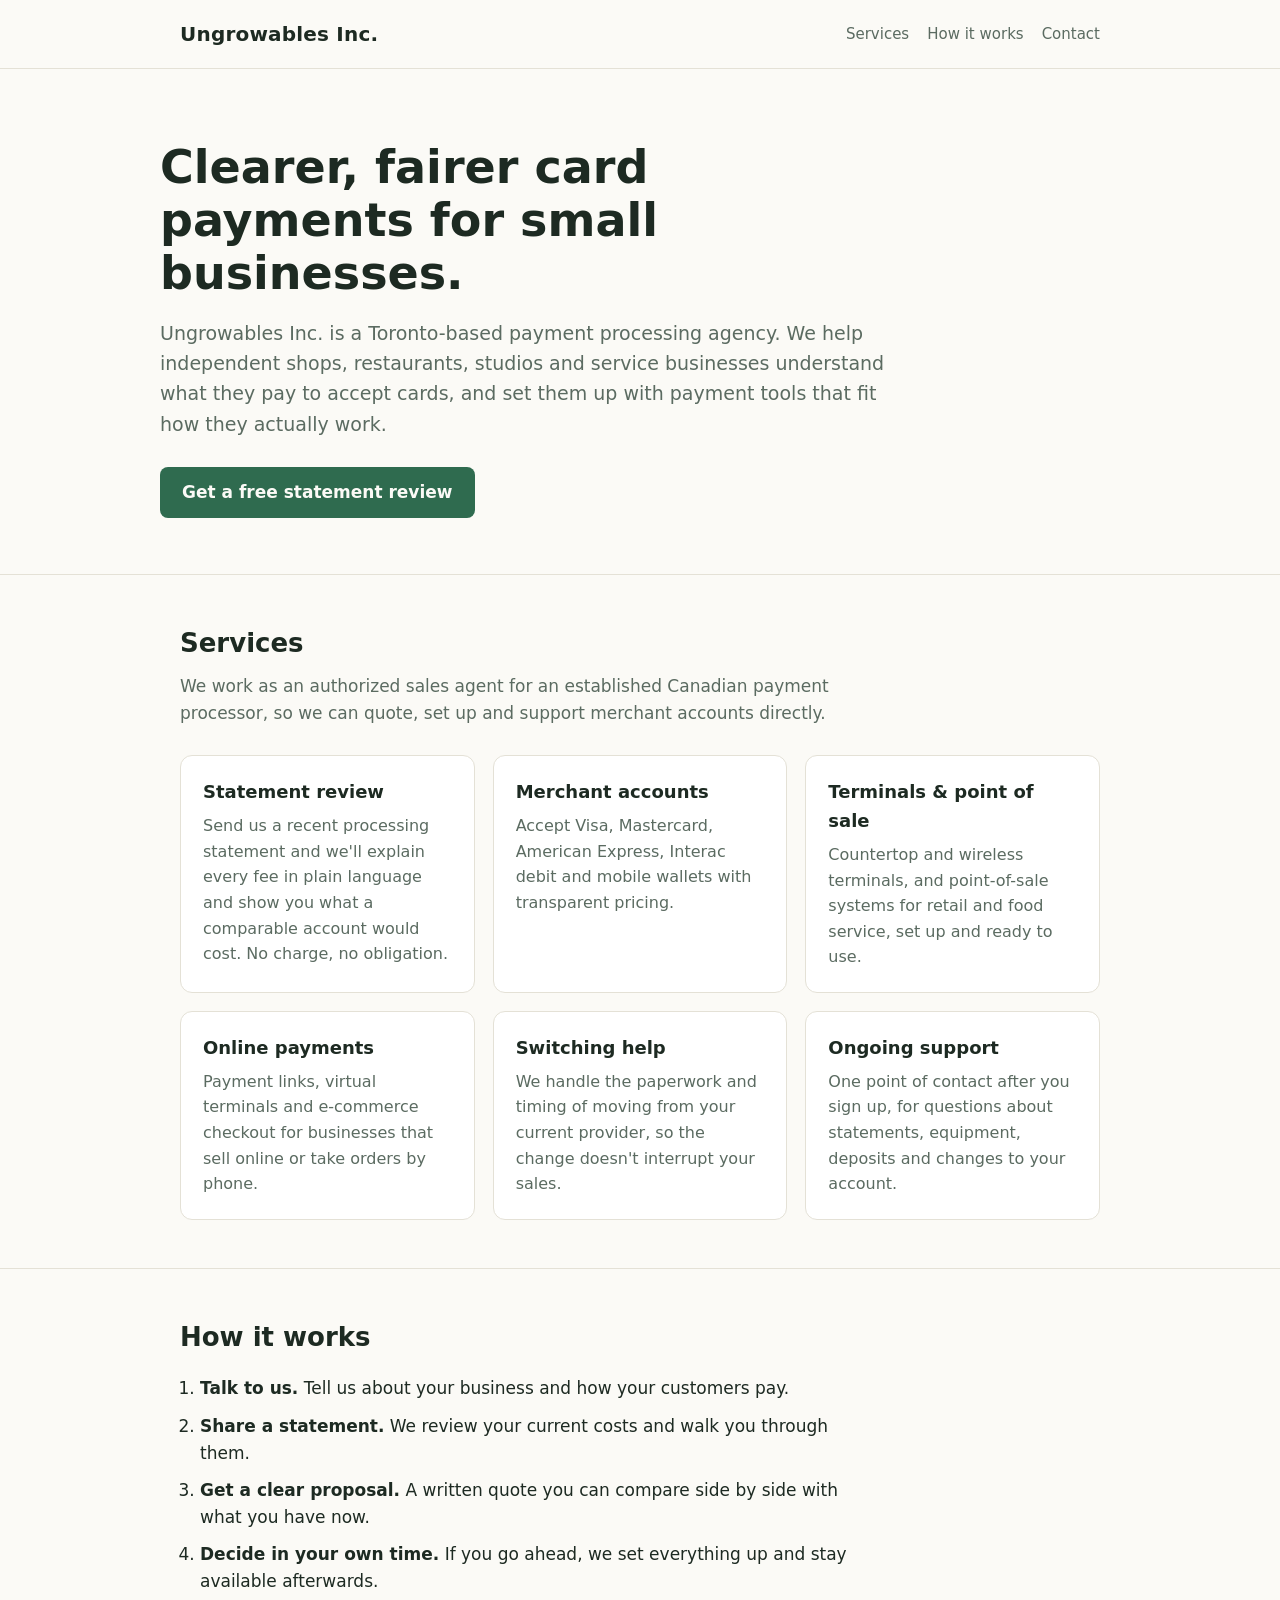
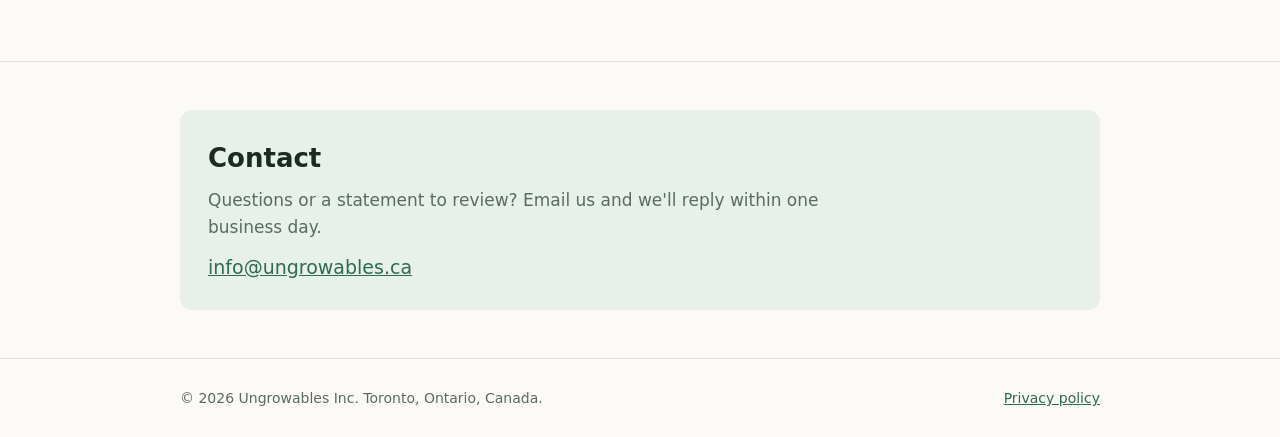
==== index.html @ 888aecf4 "Add Ungrowables Inc. website: home page, privacy policy, custom domain Co-Authored-By: Claude Opus 5" ====
<!doctype html>
<html lang="en">
<head>
<meta charset="utf-8">
<meta name="viewport" content="width=device-width, initial-scale=1">
<title>Ungrowables Inc. | Payment processing for small businesses</title>
<meta name="description" content="Ungrowables Inc. helps Toronto small businesses review their card processing costs and set up payment terminals, online payments and point-of-sale systems.">
<link rel="stylesheet" href="style.css">
</head>
<body>
<header><div class="wrap">
  <a class="brand" href="/">Ungrowables Inc.</a>
  <nav><a href="#services">Services</a><a href="#how">How it works</a><a href="#contact">Contact</a></nav>
</div></header>

<main>
<div class="wrap hero">
  <h1>Clearer, fairer card payments for small businesses.</h1>
  <p>Ungrowables Inc. is a Toronto-based payment processing agency. We help independent shops, restaurants, studios and service businesses understand what they pay to accept cards, and set them up with payment tools that fit how they actually work.</p>
  <a class="btn" href="#contact">Get a free statement review</a>
</div>

<section id="services"><div class="wrap">
  <h2>Services</h2>
  <p class="lede">We work as an authorized sales agent for an established Canadian payment processor, so we can quote, set up and support merchant accounts directly.</p>
  <div class="grid">
    <div class="card"><h3>Statement review</h3><p>Send us a recent processing statement and we'll explain every fee in plain language and show you what a comparable account would cost. No charge, no obligation.</p></div>
    <div class="card"><h3>Merchant accounts</h3><p>Accept Visa, Mastercard, American Express, Interac debit and mobile wallets with transparent pricing.</p></div>
    <div class="card"><h3>Terminals &amp; point of sale</h3><p>Countertop and wireless terminals, and point-of-sale systems for retail and food service, set up and ready to use.</p></div>
    <div class="card"><h3>Online payments</h3><p>Payment links, virtual terminals and e-commerce checkout for businesses that sell online or take orders by phone.</p></div>
    <div class="card"><h3>Switching help</h3><p>We handle the paperwork and timing of moving from your current provider, so the change doesn't interrupt your sales.</p></div>
    <div class="card"><h3>Ongoing support</h3><p>One point of contact after you sign up, for questions about statements, equipment, deposits and changes to your account.</p></div>
  </div>
</div></section>

<section id="how"><div class="wrap">
  <h2>How it works</h2>
  <ol class="steps">
    <li><strong>Talk to us.</strong> Tell us about your business and how your customers pay.</li>
    <li><strong>Share a statement.</strong> We review your current costs and walk you through them.</li>
    <li><strong>Get a clear proposal.</strong> A written quote you can compare side by side with what you have now.</li>
    <li><strong>Decide in your own time.</strong> If you go ahead, we set everything up and stay available afterwards.</li>
  </ol>
</div></section>

<section id="contact"><div class="wrap">
  <div class="contact">
    <h2>Contact</h2>
    <p class="lede" style="margin-bottom:10px">Questions or a statement to review? Email us and we'll reply within one business day.</p>
    <p style="margin:0;font-size:19px"><a href="mailto:info@ungrowables.ca">info@ungrowables.ca</a></p>
  </div>
</div></section>
</main>

<footer><div class="wrap">
  <span>&copy; <span id="y">2026</span> Ungrowables Inc. Toronto, Ontario, Canada.</span>
  <a href="/privacy.html">Privacy policy</a>
</div></footer>
<script>document.getElementById("y").textContent=new Date().getFullYear()</script>
</body>
</html>
---- style.css ----
:root{--ink:#1d2a22;--muted:#5b6b61;--bg:#fbfaf6;--card:#ffffff;--line:#e4e1d6;--accent:#2f6b4f;--accent-soft:#e7f0ea}
@media (prefers-color-scheme:dark){:root{--ink:#e9eee9;--muted:#a7b3ab;--bg:#141a16;--card:#1b231e;--line:#2c3830;--accent:#7cc3a0;--accent-soft:#1f3229}}
*{box-sizing:border-box}
body{margin:0;background:var(--bg);color:var(--ink);font:17px/1.6 system-ui,-apple-system,"Segoe UI",Roboto,Helvetica,Arial,sans-serif}
a{color:var(--accent)}
.wrap{max-width:960px;margin:0 auto;padding:0 20px}
header{border-bottom:1px solid var(--line)}
header .wrap{display:flex;justify-content:space-between;align-items:center;padding-top:18px;padding-bottom:18px;gap:16px;flex-wrap:wrap}
.brand{font-weight:700;font-size:20px;letter-spacing:.2px;color:var(--ink);text-decoration:none}
nav a{margin-left:18px;color:var(--muted);text-decoration:none;font-size:15px}
nav a:first-child{margin-left:0}
nav a:hover{color:var(--accent)}
.hero{padding:72px 0 56px}
.hero h1{font-size:clamp(30px,5vw,46px);line-height:1.15;margin:0 0 18px;max-width:22ch}
.hero p{font-size:19px;color:var(--muted);max-width:60ch;margin:0 0 28px}
.btn{display:inline-block;background:var(--accent);color:var(--bg);padding:12px 22px;border-radius:8px;text-decoration:none;font-weight:600}
section{padding:48px 0;border-top:1px solid var(--line)}
h2{font-size:26px;margin:0 0 8px}
.lede{color:var(--muted);margin:0 0 28px;max-width:62ch}
.grid{display:grid;grid-template-columns:repeat(auto-fit,minmax(240px,1fr));gap:18px}
.card{background:var(--card);border:1px solid var(--line);border-radius:12px;padding:22px}
.card h3{margin:0 0 6px;font-size:18px}
.card p{margin:0;color:var(--muted);font-size:16px}
ol.steps{padding-left:20px;max-width:62ch}
ol.steps li{margin-bottom:10px}
.contact{background:var(--accent-soft);border-radius:12px;padding:28px}
footer{border-top:1px solid var(--line);padding:28px 0;color:var(--muted);font-size:14px}
footer .wrap{display:flex;justify-content:space-between;flex-wrap:wrap;gap:10px}
.doc{padding:48px 0;max-width:70ch}
.doc h1{font-size:34px;margin:0 0 6px}
.doc h2{font-size:21px;margin:30px 0 6px}
.doc .meta{color:var(--muted);margin:0 0 24px}
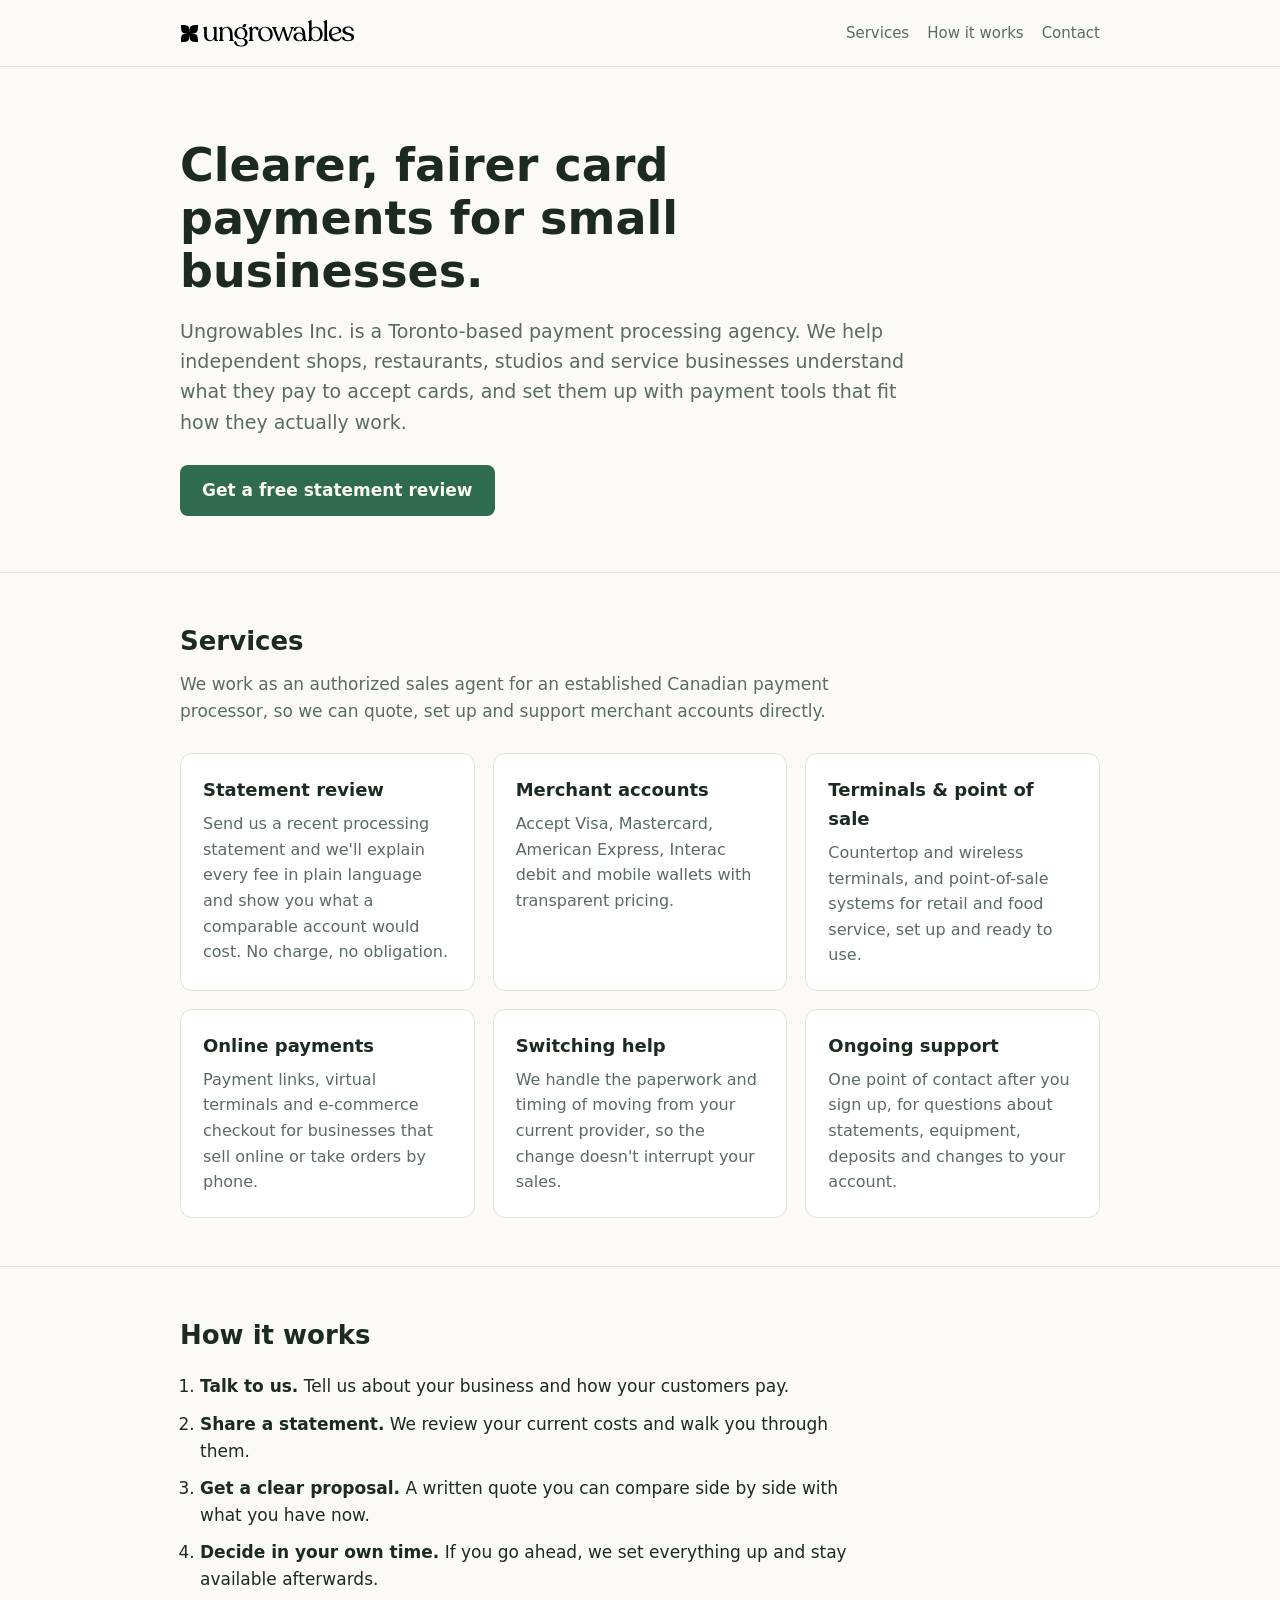
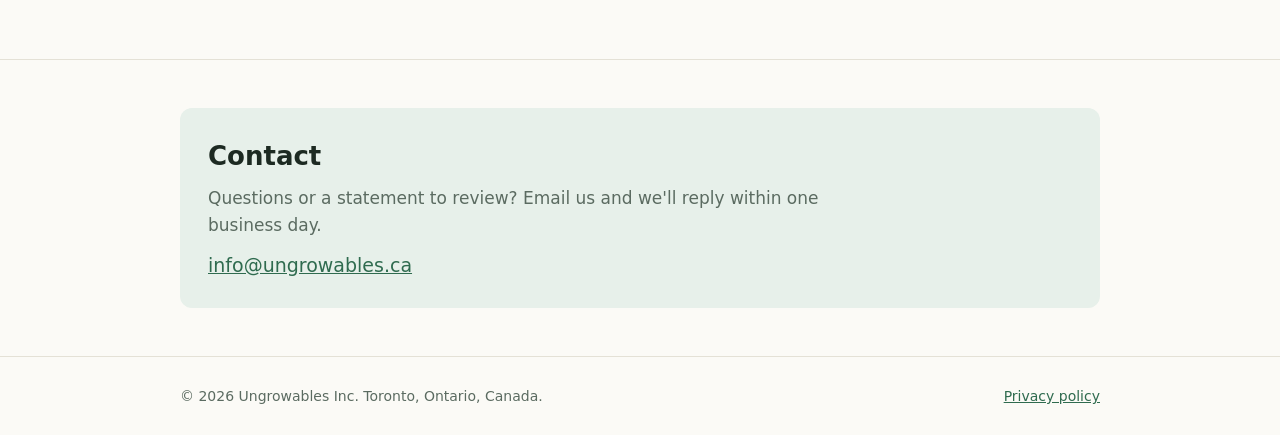
==== commit 78ab38aa: "Add the Ungrowables logo to the header and as the browser-tab icon Co-Authored-By: Claude Opus 5.5 <" ====
--- a/index.html
+++ b/index.html
@@ -5,11 +5,12 @@
 <meta name="viewport" content="width=device-width, initial-scale=1">
 <title>Ungrowables Inc. | Payment processing for small businesses</title>
 <meta name="description" content="Ungrowables Inc. helps Toronto small businesses review their card processing costs and set up payment terminals, online payments and point-of-sale systems.">
+<link rel="icon" href="/favicon.svg" type="image/svg+xml">
 <link rel="stylesheet" href="style.css">
 </head>
 <body>
 <header><div class="wrap">
-  <a class="brand" href="/">Ungrowables Inc.</a>
+  <a class="brand" href="/"><img src="/logo.svg" alt="Ungrowables Inc." width="175" height="30"></a>
   <nav><a href="#services">Services</a><a href="#how">How it works</a><a href="#contact">Contact</a></nav>
 </div></header>
 
--- a/style.css
+++ b/style.css
@@ -10,7 +10,7 @@
 nav a{margin-left:18px;color:var(--muted);text-decoration:none;font-size:15px}
 nav a:first-child{margin-left:0}
 nav a:hover{color:var(--accent)}
-.hero{padding:72px 0 56px}
+.hero{padding-top:72px;padding-bottom:56px}
 .hero h1{font-size:clamp(30px,5vw,46px);line-height:1.15;margin:0 0 18px;max-width:22ch}
 .hero p{font-size:19px;color:var(--muted);max-width:60ch;margin:0 0 28px}
 .btn{display:inline-block;background:var(--accent);color:var(--bg);padding:12px 22px;border-radius:8px;text-decoration:none;font-weight:600}
@@ -30,3 +30,5 @@
 .doc h1{font-size:34px;margin:0 0 6px}
 .doc h2{font-size:21px;margin:30px 0 6px}
 .doc .meta{color:var(--muted);margin:0 0 24px}
+.brand img{display:block;height:30px;width:auto}
+@media (prefers-color-scheme:dark){.brand img{filter:invert(1)}}
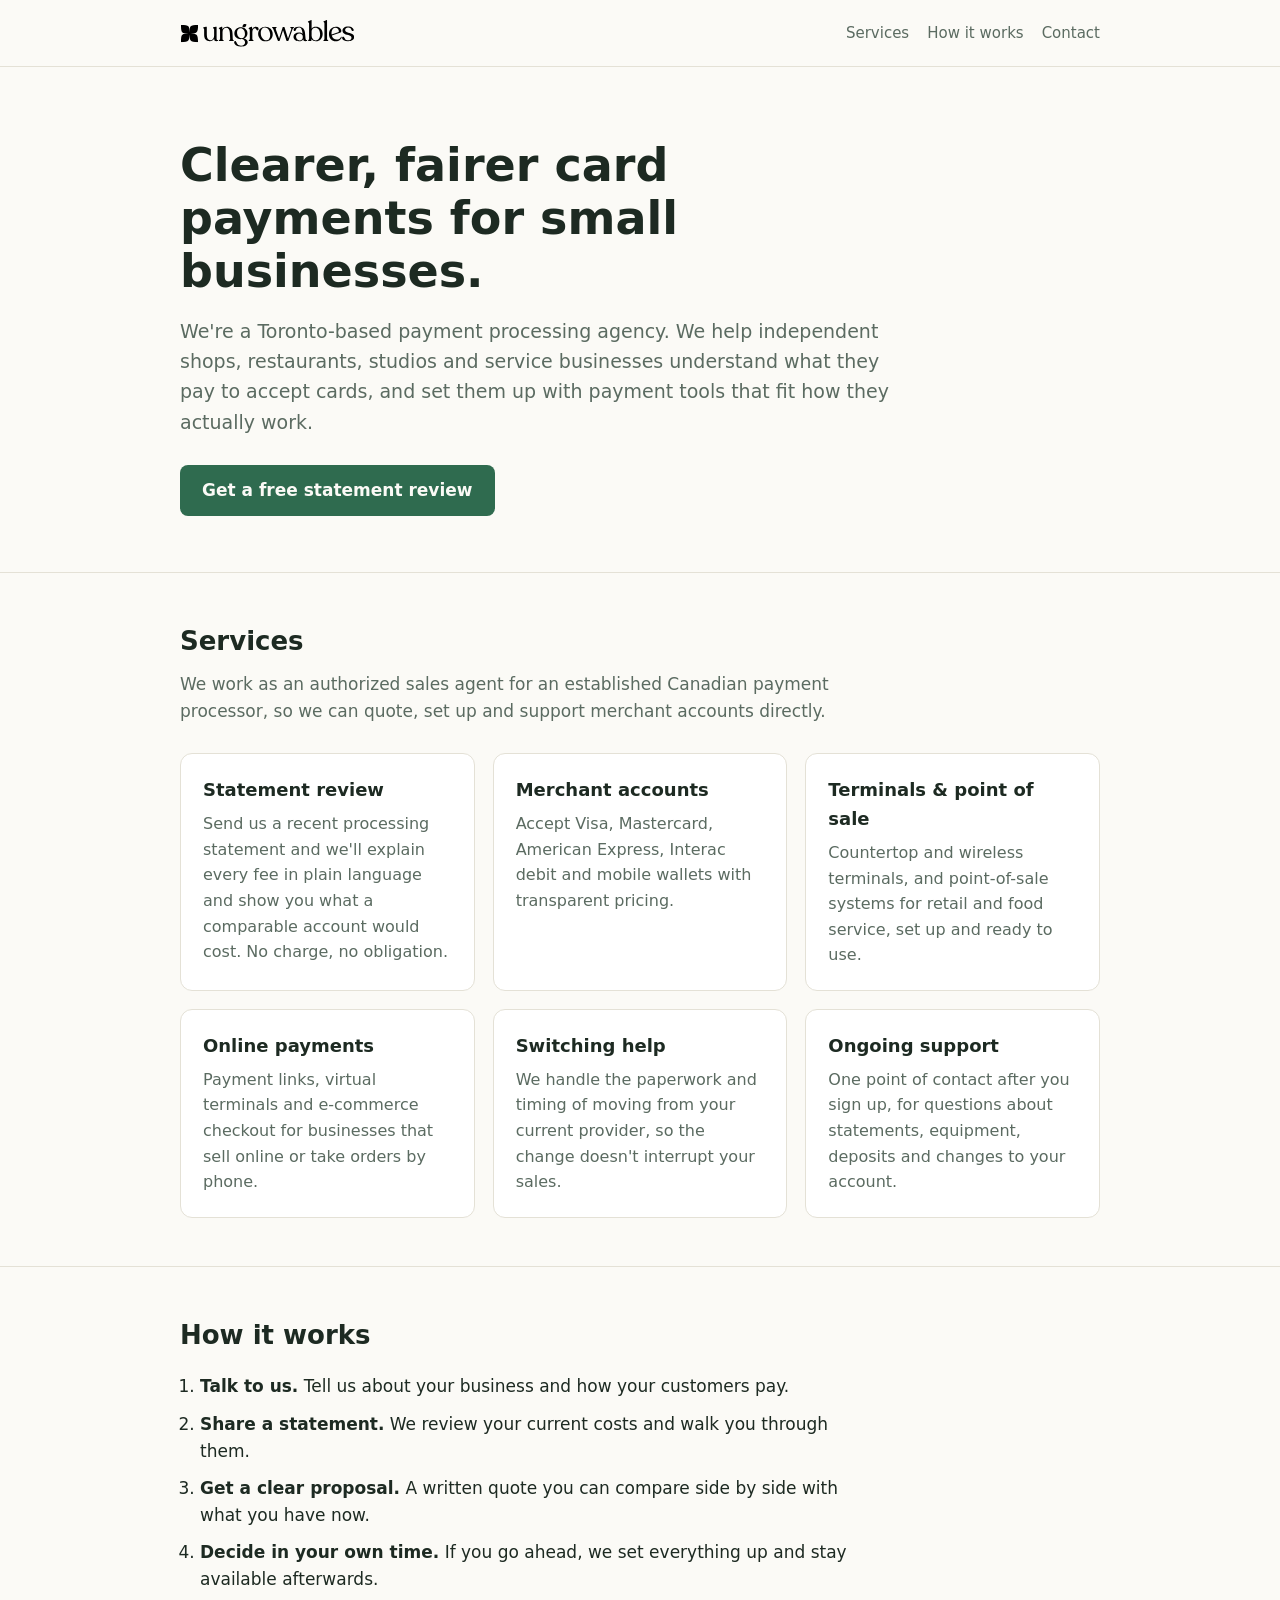
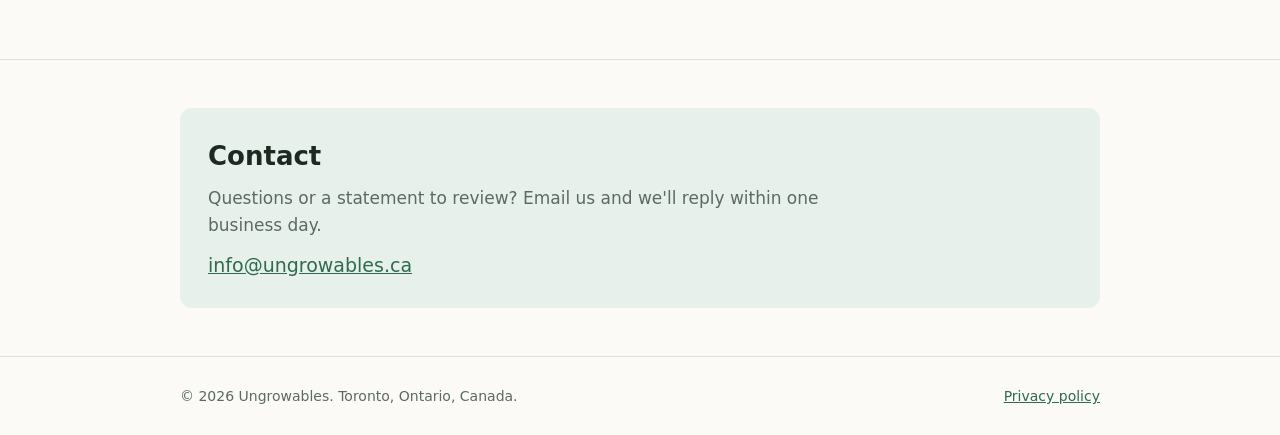
==== commit 60a41407: "Refer to the business as Ungrowables / we, without Inc. Co-Authored-By: Claude Opus 5.5 <noreply@ant" ====
--- a/index.html
+++ b/index.html
@@ -3,21 +3,21 @@
 <head>
 <meta charset="utf-8">
 <meta name="viewport" content="width=device-width, initial-scale=1">
-<title>Ungrowables Inc. | Payment processing for small businesses</title>
-<meta name="description" content="Ungrowables Inc. helps Toronto small businesses review their card processing costs and set up payment terminals, online payments and point-of-sale systems.">
+<title>Ungrowables | Payment processing for small businesses</title>
+<meta name="description" content="Ungrowables helps Toronto small businesses review their card processing costs and set up payment terminals, online payments and point-of-sale systems.">
 <link rel="icon" href="/favicon.svg" type="image/svg+xml">
 <link rel="stylesheet" href="style.css">
 </head>
 <body>
 <header><div class="wrap">
-  <a class="brand" href="/"><img src="/logo.svg" alt="Ungrowables Inc." width="175" height="30"></a>
+  <a class="brand" href="/"><img src="/logo.svg" alt="Ungrowables" width="175" height="30"></a>
   <nav><a href="#services">Services</a><a href="#how">How it works</a><a href="#contact">Contact</a></nav>
 </div></header>
 
 <main>
 <div class="wrap hero">
   <h1>Clearer, fairer card payments for small businesses.</h1>
-  <p>Ungrowables Inc. is a Toronto-based payment processing agency. We help independent shops, restaurants, studios and service businesses understand what they pay to accept cards, and set them up with payment tools that fit how they actually work.</p>
+  <p>We're a Toronto-based payment processing agency. We help independent shops, restaurants, studios and service businesses understand what they pay to accept cards, and set them up with payment tools that fit how they actually work.</p>
   <a class="btn" href="#contact">Get a free statement review</a>
 </div>
 
@@ -54,7 +54,7 @@
 </main>
 
 <footer><div class="wrap">
-  <span>&copy; <span id="y">2026</span> Ungrowables Inc. Toronto, Ontario, Canada.</span>
+  <span>&copy; <span id="y">2026</span> Ungrowables. Toronto, Ontario, Canada.</span>
   <a href="/privacy.html">Privacy policy</a>
 </div></footer>
 <script>document.getElementById("y").textContent=new Date().getFullYear()</script>
